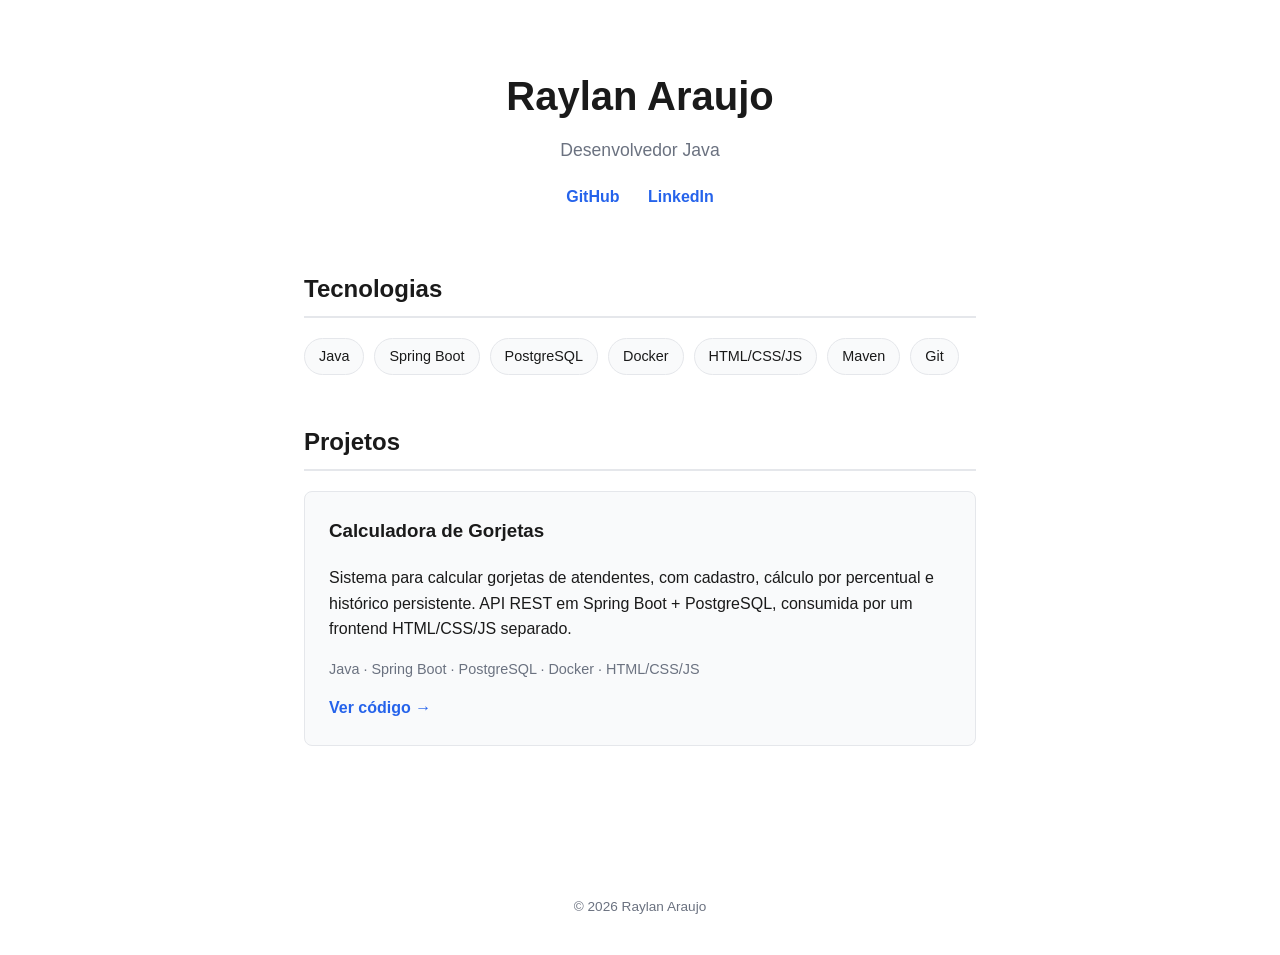
==== index.html @ 704777d3 "Adiciona site inicial do portfólio" ====
<!DOCTYPE html>
<html lang="pt-br">

<head>
    <meta charset="UTF-8">
    <meta name="viewport" content="width=device-width, initial-scale=1.0">
    <title>Raylan Araujo — Desenvolvedor Java</title>
    <link rel="stylesheet" href="style.css">
</head>

<body>
    <header class="hero">
        <h1>Raylan Araujo</h1>
        <p class="tagline">Desenvolvedor Java</p>
        <div class="links">
            <a href="https://github.com/DevRaylan" target="_blank" rel="noopener">GitHub</a>
            <a href="https://www.linkedin.com/in/raylanaraujo/" target="_blank" rel="noopener">LinkedIn</a>
        </div>
    </header>

    <main>
        <section id="skills">
            <h2>Tecnologias</h2>
            <ul class="skills-list">
                <li>Java</li>
                <li>Spring Boot</li>
                <li>PostgreSQL</li>
                <li>Docker</li>
                <li>HTML/CSS/JS</li>
                <li>Maven</li>
                <li>Git</li>
            </ul>
        </section>

        <section id="projects">
            <h2>Projetos</h2>
            <article class="project-card">
                <h3>Calculadora de Gorjetas</h3>
                <p>
                    Sistema para calcular gorjetas de atendentes, com cadastro,
                    cálculo por percentual e histórico persistente. API REST em
                    Spring Boot + PostgreSQL, consumida por um frontend HTML/CSS/JS
                    separado.
                </p>
                <p class="tech-stack">Java · Spring Boot · PostgreSQL · Docker · HTML/CSS/JS</p>
                <a href="https://github.com/DevRaylan/portfolio/tree/main/calculadora-gorjetas" target="_blank"
                    rel="noopener">
                    Ver código →
                </a>
            </article>
        </section>
    </main>

    <footer>
        <p>&copy; 2026 Raylan Araujo</p>
    </footer>
</body>

</html>
---- style.css ----
:root {
  --bg: #ffffff;
  --text: #1a1a1a;
  --muted: #6b7280;
  --accent: #2563eb;
  --border: #e5e7eb;
  --card-bg: #f9fafb;
}

* {
  box-sizing: border-box;
}

body {
  margin: 0;
  font-family: -apple-system, BlinkMacSystemFont, "Segoe UI", sans-serif;
  background: var(--bg);
  color: var(--text);
  line-height: 1.6;
}

.hero {
  text-align: center;
  padding: 64px 24px 40px;
}

.hero h1 {
  margin: 0 0 8px;
  font-size: 2.5rem;
}

.tagline {
  color: var(--muted);
  font-size: 1.1rem;
  margin: 0 0 20px;
}

.links a {
  color: var(--accent);
  text-decoration: none;
  margin: 0 12px;
  font-weight: 600;
}

.links a:hover {
  text-decoration: underline;
}

main {
  max-width: 720px;
  margin: 0 auto;
  padding: 0 24px 64px;
}

section {
  margin-bottom: 48px;
}

h2 {
  font-size: 1.5rem;
  border-bottom: 2px solid var(--border);
  padding-bottom: 8px;
}

.skills-list {
  list-style: none;
  display: flex;
  flex-wrap: wrap;
  gap: 10px;
  padding: 0;
  margin: 20px 0 0;
}

.skills-list li {
  background: var(--card-bg);
  border: 1px solid var(--border);
  padding: 6px 14px;
  border-radius: 20px;
  font-size: 0.9rem;
}

.project-card {
  background: var(--card-bg);
  border: 1px solid var(--border);
  border-radius: 8px;
  padding: 24px;
  margin-top: 20px;
}

.project-card h3 {
  margin-top: 0;
}

.tech-stack {
  color: var(--muted);
  font-size: 0.9rem;
}

.project-card a {
  color: var(--accent);
  text-decoration: none;
  font-weight: 600;
}

.project-card a:hover {
  text-decoration: underline;
}

footer {
  text-align: center;
  padding: 24px;
  color: var(--muted);
  font-size: 0.85rem;
}
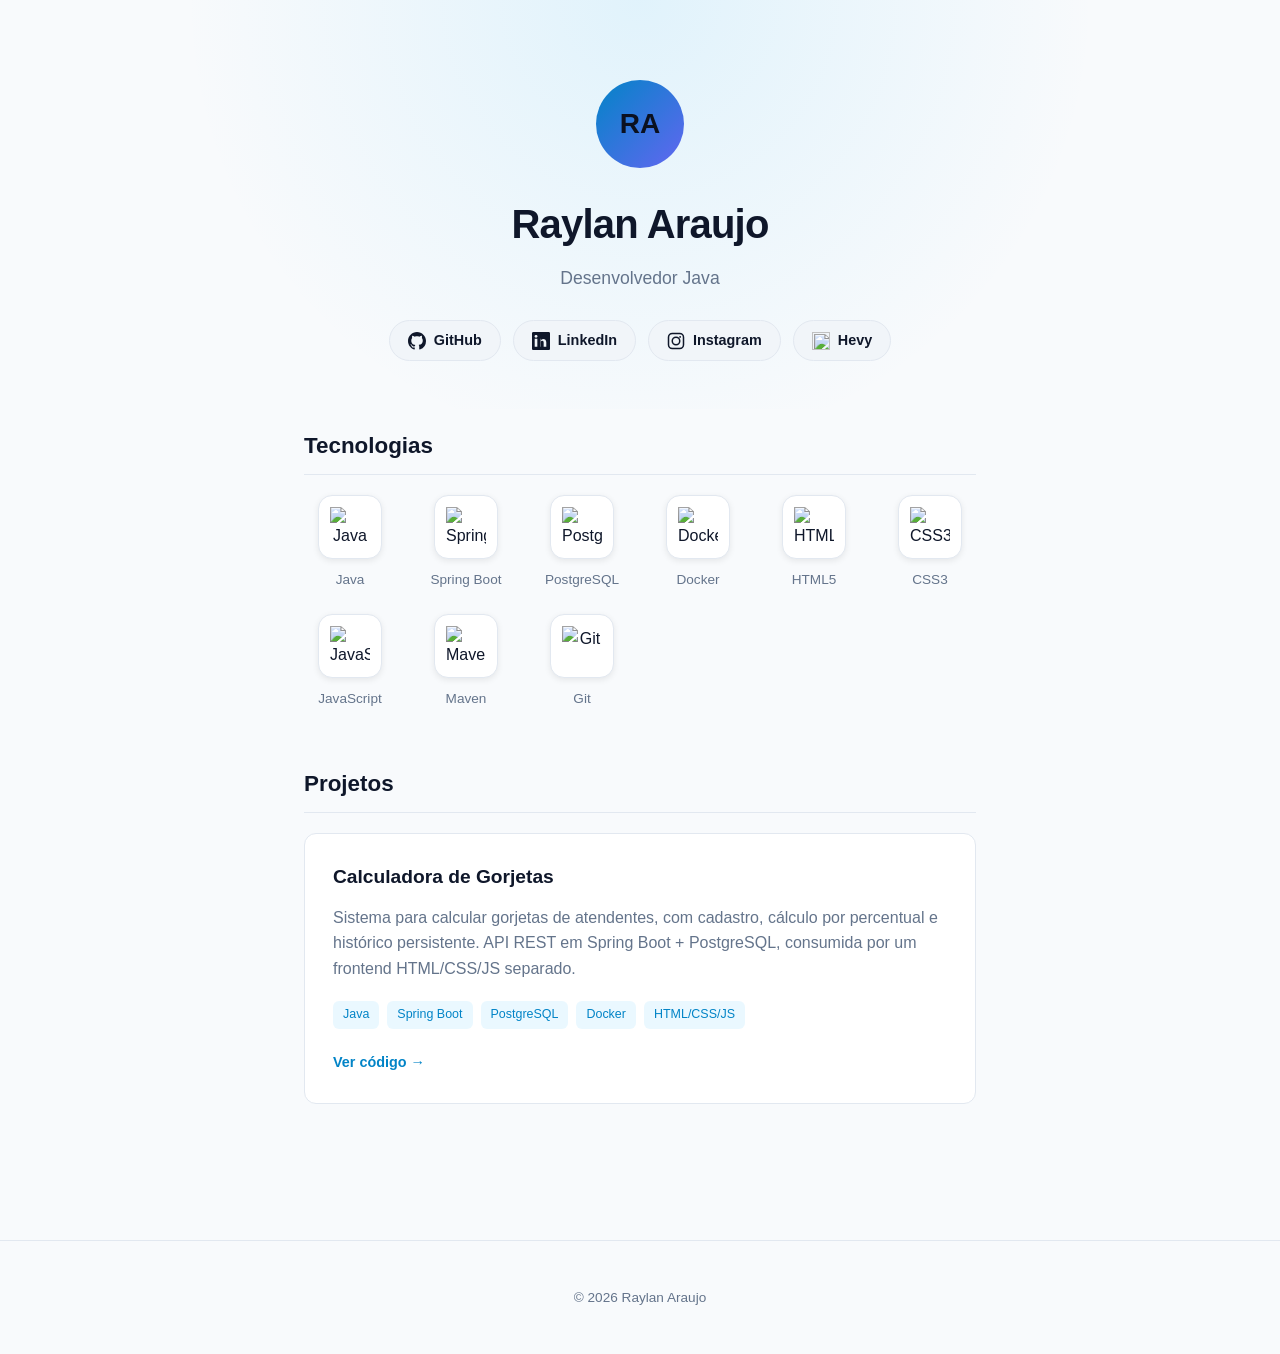
==== commit e8a64587: "Corrige centralização dos ícones e adiciona link da Hevy" ====
--- a/index.html
+++ b/index.html
@@ -10,25 +10,98 @@
 
 <body>
     <header class="hero">
+        <div class="avatar">RA</div>
         <h1>Raylan Araujo</h1>
         <p class="tagline">Desenvolvedor Java</p>
         <div class="links">
-            <a href="https://github.com/DevRaylan" target="_blank" rel="noopener">GitHub</a>
-            <a href="https://www.linkedin.com/in/raylanaraujo/" target="_blank" rel="noopener">LinkedIn</a>
+            <a href="https://github.com/DevRaylan" target="_blank" rel="noopener" class="link-pill">
+                <svg viewBox="0 0 16 16" width="18" height="18" fill="currentColor" aria-hidden="true">
+                    <path
+                        d="M8 0C3.58 0 0 3.58 0 8c0 3.54 2.29 6.53 5.47 7.59.4.07.55-.17.55-.38 0-.19-.01-.82-.01-1.49-2.01.37-2.53-.49-2.69-.94-.09-.23-.48-.94-.82-1.13-.28-.15-.68-.52-.01-.53.63-.01 1.08.58 1.23.82.72 1.21 1.87.87 2.33.66.07-.52.28-.87.51-1.07-1.78-.2-3.64-.89-3.64-3.95 0-.87.31-1.59.82-2.15-.08-.2-.36-1.02.08-2.12 0 0 .67-.21 2.2.82.64-.18 1.32-.27 2-.27.68 0 1.36.09 2 .27 1.53-1.04 2.2-.82 2.2-.82.44 1.1.16 1.92.08 2.12.51.56.82 1.27.82 2.15 0 3.07-1.87 3.75-3.65 3.95.29.25.54.73.54 1.48 0 1.07-.01 1.93-.01 2.2 0 .21.15.46.55.38A8.01 8.01 0 0 0 16 8c0-4.42-3.58-8-8-8Z" />
+                </svg>
+                GitHub
+            </a>
+            <a href="https://www.linkedin.com/in/raylanaraujo/" target="_blank" rel="noopener" class="link-pill">
+                <svg viewBox="0 0 16 16" width="18" height="18" fill="currentColor" aria-hidden="true">
+                    <path
+                        d="M0 1.15C0 .51.53 0 1.19 0h13.62C15.47 0 16 .51 16 1.15v13.7c0 .64-.53 1.15-1.19 1.15H1.19C.53 16 0 15.49 0 14.85V1.15ZM4.75 13.02V6.03H2.4v6.99h2.35Zm-1.17-7.94c.82 0 1.33-.55 1.33-1.23-.01-.7-.51-1.23-1.31-1.23-.8 0-1.33.53-1.33 1.23 0 .68.51 1.23 1.3 1.23h.01Zm4.28 7.94v-3.9c0-.21.02-.42.08-.57.17-.42.56-.86 1.22-.86.86 0 1.2.65 1.2 1.61v3.72h2.35V9.3c0-2.17-1.16-3.18-2.71-3.18-1.25 0-1.8.7-2.11 1.18h.02V6.03H7.6c.03.66 0 6.99 0 6.99h2.26Z" />
+                </svg>
+                LinkedIn
+            </a>
+            <a href="https://www.instagram.com/d.raylan" target="_blank" rel="noopener" class="link-pill">
+                <svg viewBox="0 0 24 24" width="18" height="18" fill="none" stroke="currentColor" stroke-width="2"
+                    aria-hidden="true">
+                    <rect x="2" y="2" width="20" height="20" rx="5" />
+                    <circle cx="12" cy="12" r="5" />
+                    <circle cx="17.5" cy="6.5" r="1.2" fill="currentColor" stroke="none" />
+                </svg>
+                Instagram
+            </a>
+            <a href="https://hevy.com/user/raylanaraujo" target="_blank" rel="noopener" class="link-pill">
+                <img src="https://cdn.simpleicons.org/hevy" alt="" width="18" height="18">
+                Hevy
+            </a>
         </div>
     </header>
 
     <main>
         <section id="skills">
             <h2>Tecnologias</h2>
-            <ul class="skills-list">
-                <li>Java</li>
-                <li>Spring Boot</li>
-                <li>PostgreSQL</li>
-                <li>Docker</li>
-                <li>HTML/CSS/JS</li>
-                <li>Maven</li>
-                <li>Git</li>
+            <ul class="skills-grid">
+                <li>
+                    <div class="icon-frame">
+                        <img src="https://cdn.jsdelivr.net/gh/devicons/devicon/icons/java/java-original.svg" alt="Java">
+                    </div>
+                    <span>Java</span>
+                </li>
+                <li>
+                    <div class="icon-frame">
+                        <img src="https://cdn.simpleicons.org/springboot" alt="Spring Boot">
+                    </div>
+                    <span>Spring Boot</span>
+                </li>
+                <li>
+                    <div class="icon-frame">
+                        <img src="https://cdn.simpleicons.org/postgresql" alt="PostgreSQL">
+                    </div>
+                    <span>PostgreSQL</span>
+                </li>
+                <li>
+                    <div class="icon-frame">
+                        <img src="https://cdn.simpleicons.org/docker" alt="Docker">
+                    </div>
+                    <span>Docker</span>
+                </li>
+                <li>
+                    <div class="icon-frame">
+                        <img src="https://cdn.simpleicons.org/html5" alt="HTML5">
+                    </div>
+                    <span>HTML5</span>
+                </li>
+                <li>
+                    <div class="icon-frame">
+                        <img src="https://cdn.simpleicons.org/css" alt="CSS3">
+                    </div>
+                    <span>CSS3</span>
+                </li>
+                <li>
+                    <div class="icon-frame">
+                        <img src="https://cdn.simpleicons.org/javascript" alt="JavaScript">
+                    </div>
+                    <span>JavaScript</span>
+                </li>
+                <li>
+                    <div class="icon-frame">
+                        <img src="https://cdn.simpleicons.org/apachemaven" alt="Maven">
+                    </div>
+                    <span>Maven</span>
+                </li>
+                <li>
+                    <div class="icon-frame">
+                        <img src="https://cdn.simpleicons.org/git" alt="Git">
+                    </div>
+                    <span>Git</span>
+                </li>
             </ul>
         </section>
 
@@ -42,9 +115,15 @@
                     Spring Boot + PostgreSQL, consumida por um frontend HTML/CSS/JS
                     separado.
                 </p>
-                <p class="tech-stack">Java · Spring Boot · PostgreSQL · Docker · HTML/CSS/JS</p>
-                <a href="https://github.com/DevRaylan/portfolio/tree/main/calculadora-gorjetas" target="_blank"
-                    rel="noopener">
+                <div class="tech-stack">
+                    <span>Java</span>
+                    <span>Spring Boot</span>
+                    <span>PostgreSQL</span>
+                    <span>Docker</span>
+                    <span>HTML/CSS/JS</span>
+                </div>
+                <a class="project-link" href="https://github.com/DevRaylan/portfolio/tree/main/calculadora-gorjetas"
+                    target="_blank" rel="noopener">
                     Ver código →
                 </a>
             </article>
--- a/style.css
+++ b/style.css
@@ -1,10 +1,25 @@
 :root {
-  --bg: #ffffff;
-  --text: #1a1a1a;
-  --muted: #6b7280;
-  --accent: #2563eb;
-  --border: #e5e7eb;
-  --card-bg: #f9fafb;
+  --bg: #f8fafc;
+  --bg-alt: #f1f5f9;
+  --text: #0f172a;
+  --muted: #64748b;
+  --accent: #0284c7;
+  --accent-2: #6366f1;
+  --border: #e2e8f0;
+  --card-bg: #ffffff;
+}
+
+@media (prefers-color-scheme: dark) {
+  :root {
+    --bg: #0b1120;
+    --bg-alt: #111827;
+    --text: #e2e8f0;
+    --muted: #94a3b8;
+    --accent: #38bdf8;
+    --accent-2: #818cf8;
+    --border: #1f2937;
+    --card-bg: #0f172a;
+  }
 }
 
 * {
@@ -17,98 +32,203 @@
   background: var(--bg);
   color: var(--text);
   line-height: 1.6;
+  transition: background 0.2s ease, color 0.2s ease;
 }
 
 .hero {
   text-align: center;
-  padding: 64px 24px 40px;
+  padding: 80px 24px 48px;
+  background: radial-gradient(circle at top, rgba(56, 189, 248, 0.12), transparent 60%);
+}
+
+.avatar {
+  width: 88px;
+  height: 88px;
+  margin: 0 auto 24px;
+  border-radius: 50%;
+  display: flex;
+  align-items: center;
+  justify-content: center;
+  font-size: 1.75rem;
+  font-weight: 700;
+  color: #0b1120;
+  background: linear-gradient(135deg, var(--accent), var(--accent-2));
 }
 
 .hero h1 {
   margin: 0 0 8px;
   font-size: 2.5rem;
+  letter-spacing: -0.02em;
 }
 
 .tagline {
   color: var(--muted);
   font-size: 1.1rem;
-  margin: 0 0 20px;
-}
-
-.links a {
-  color: var(--accent);
+  margin: 0 0 28px;
+}
+
+.links {
+  display: flex;
+  justify-content: center;
+  flex-wrap: wrap;
+  gap: 12px;
+}
+
+.link-pill {
+  display: inline-flex;
+  align-items: center;
+  gap: 8px;
+  color: var(--text);
   text-decoration: none;
-  margin: 0 12px;
   font-weight: 600;
-}
-
-.links a:hover {
-  text-decoration: underline;
+  font-size: 0.9rem;
+  padding: 8px 18px;
+  border-radius: 999px;
+  border: 1px solid var(--border);
+  background: var(--bg-alt);
+  transition: border-color 0.15s ease, transform 0.15s ease;
+}
+
+.link-pill:hover {
+  border-color: var(--accent);
+  transform: translateY(-1px);
 }
 
 main {
   max-width: 720px;
   margin: 0 auto;
-  padding: 0 24px 64px;
+  padding: 0 24px 80px;
 }
 
 section {
-  margin-bottom: 48px;
+  margin-bottom: 56px;
 }
 
 h2 {
-  font-size: 1.5rem;
-  border-bottom: 2px solid var(--border);
-  padding-bottom: 8px;
-}
-
-.skills-list {
+  font-size: 1.4rem;
+  margin-bottom: 20px;
+  padding-bottom: 10px;
+  border-bottom: 1px solid var(--border);
+}
+
+.skills-grid {
   list-style: none;
-  display: flex;
-  flex-wrap: wrap;
+  display: grid;
+  grid-template-columns: repeat(auto-fit, minmax(80px, 1fr));
+  gap: 24px;
+  padding: 0;
+  margin: 0;
+  text-align: center;
+}
+.skills-grid li {
+  display: flex;
+  flex-direction: column;
+  align-items: center;
   gap: 10px;
-  padding: 0;
-  margin: 20px 0 0;
-}
-
-.skills-list li {
+}
+.skills-grid img {
+  width: 40px;
+  height: 40px;
+}
+.icon-frame {
+  width: 64px;
+  height: 64px;
+  display: flex;
+  align-items: center;
+  justify-content: center;
   background: var(--card-bg);
   border: 1px solid var(--border);
-  padding: 6px 14px;
-  border-radius: 20px;
-  font-size: 0.9rem;
+  border-radius: 22%;
+  box-shadow: 0 2px 6px rgba(0, 0, 0, 0.08);
+  transition: box-shadow 0.15s ease;
+}
+
+.skills-grid li:hover .icon-frame {
+  box-shadow: 0 4px 12px rgba(0, 0, 0, 0.12);
+}
+
+.skills-grid img {
+  width: 34px;
+  height: 34px;
+}
+
+.skills-grid li:hover {
+  transform: translateY(-3px);
+}
+
+.skills-grid img {
+  width: 40px;
+  height: 40px;
+}
+
+.skills-grid span {
+  font-size: 0.85rem;
+  color: var(--muted);
 }
 
 .project-card {
   background: var(--card-bg);
   border: 1px solid var(--border);
-  border-radius: 8px;
-  padding: 24px;
-  margin-top: 20px;
+  border-radius: 12px;
+  padding: 28px;
+  transition: border-color 0.15s ease, transform 0.15s ease;
+}
+
+.project-card:hover {
+  border-color: var(--accent);
+  transform: translateY(-2px);
 }
 
 .project-card h3 {
-  margin-top: 0;
+  margin: 0 0 12px;
+  font-size: 1.2rem;
+}
+
+.project-card p {
+  color: var(--muted);
+  margin: 0 0 20px;
 }
 
 .tech-stack {
-  color: var(--muted);
-  font-size: 0.9rem;
-}
-
-.project-card a {
+  display: flex;
+  flex-wrap: wrap;
+  gap: 8px;
+  margin-bottom: 20px;
+}
+
+.tech-stack span {
+  font-size: 0.78rem;
+  color: var(--accent);
+  background: rgba(56, 189, 248, 0.1);
+  padding: 4px 10px;
+  border-radius: 6px;
+}
+
+.project-link {
   color: var(--accent);
   text-decoration: none;
   font-weight: 600;
-}
-
-.project-card a:hover {
+  font-size: 0.9rem;
+}
+
+.project-link:hover {
   text-decoration: underline;
 }
 
 footer {
   text-align: center;
-  padding: 24px;
+  padding: 32px 24px;
   color: var(--muted);
   font-size: 0.85rem;
+  border-top: 1px solid var(--border);
+}
+
+@media (max-width: 480px) {
+  .hero h1 {
+    font-size: 2rem;
+  }
+  .links {
+    flex-direction: column;
+    align-items: center;
+  }
 }
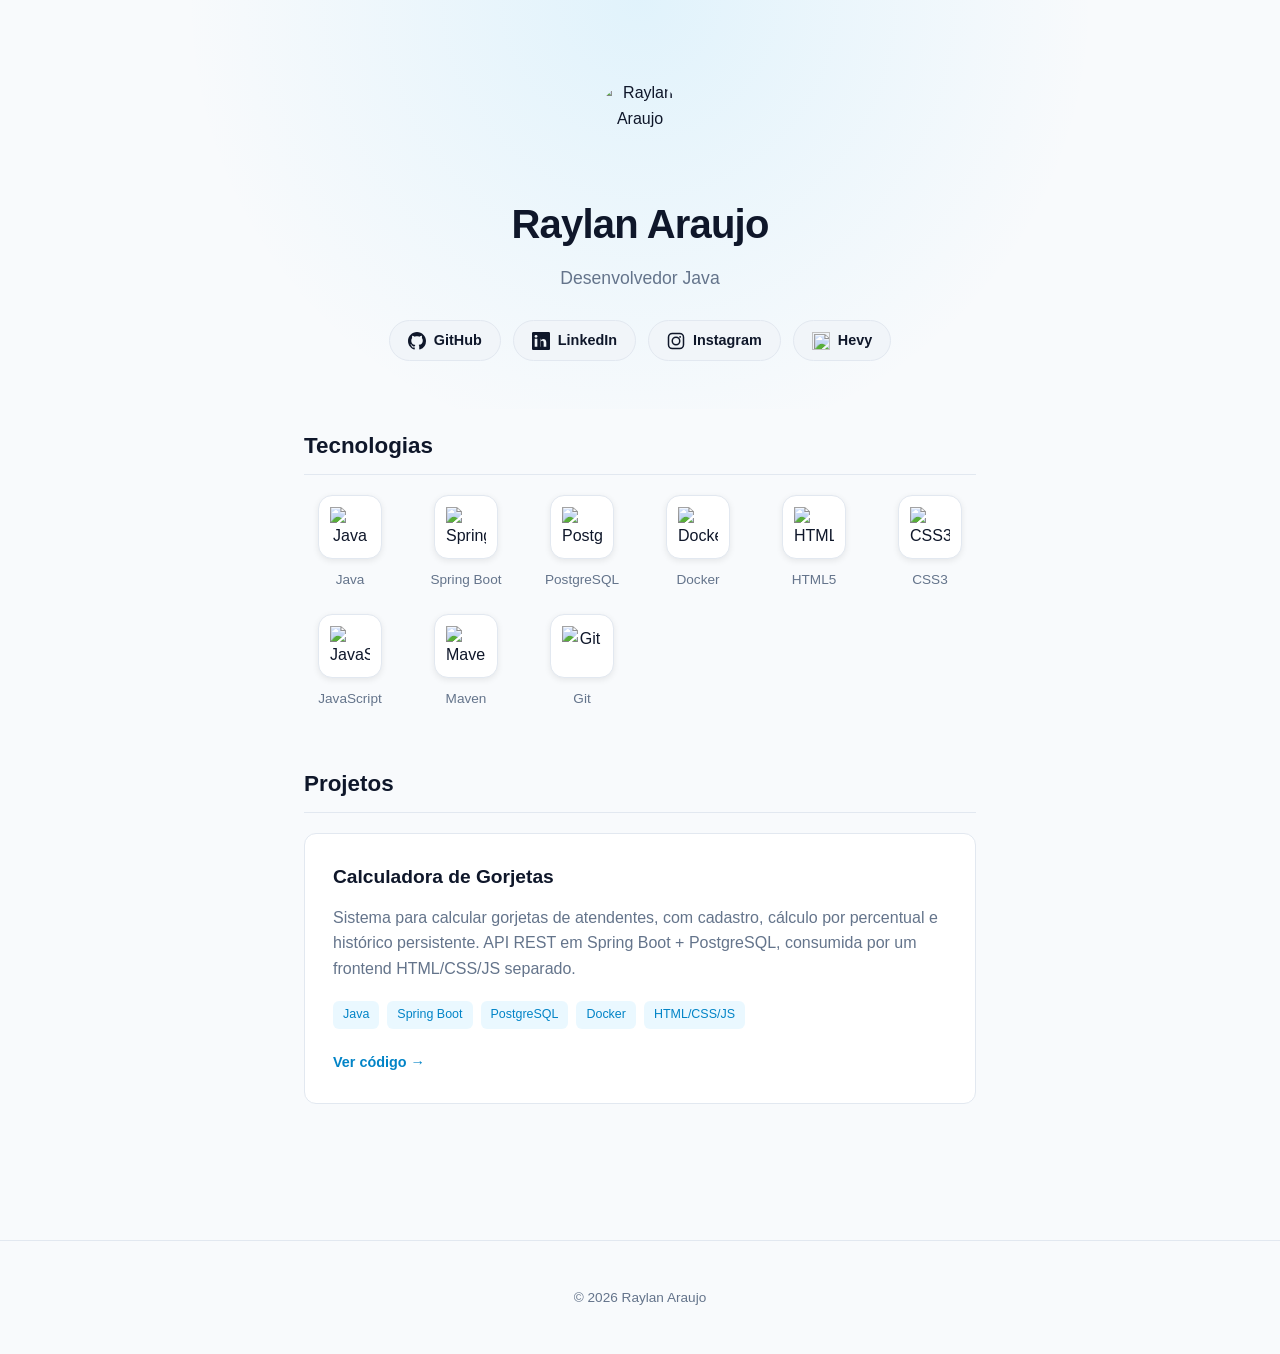
==== commit 498f82d0: "Usa a foto de perfil do GitHub como avatar" ====
--- a/index.html
+++ b/index.html
@@ -10,7 +10,7 @@
 
 <body>
     <header class="hero">
-        <div class="avatar">RA</div>
+        <img class="avatar" src="https://github.com/DevRaylan.png" alt="Raylan Araujo">
         <h1>Raylan Araujo</h1>
         <p class="tagline">Desenvolvedor Java</p>
         <div class="links">
--- a/style.css
+++ b/style.css
@@ -46,13 +46,8 @@
   height: 88px;
   margin: 0 auto 24px;
   border-radius: 50%;
-  display: flex;
-  align-items: center;
-  justify-content: center;
-  font-size: 1.75rem;
-  font-weight: 700;
-  color: #0b1120;
-  background: linear-gradient(135deg, var(--accent), var(--accent-2));
+  object-fit: cover;
+  display: block;
 }
 
 .hero h1 {
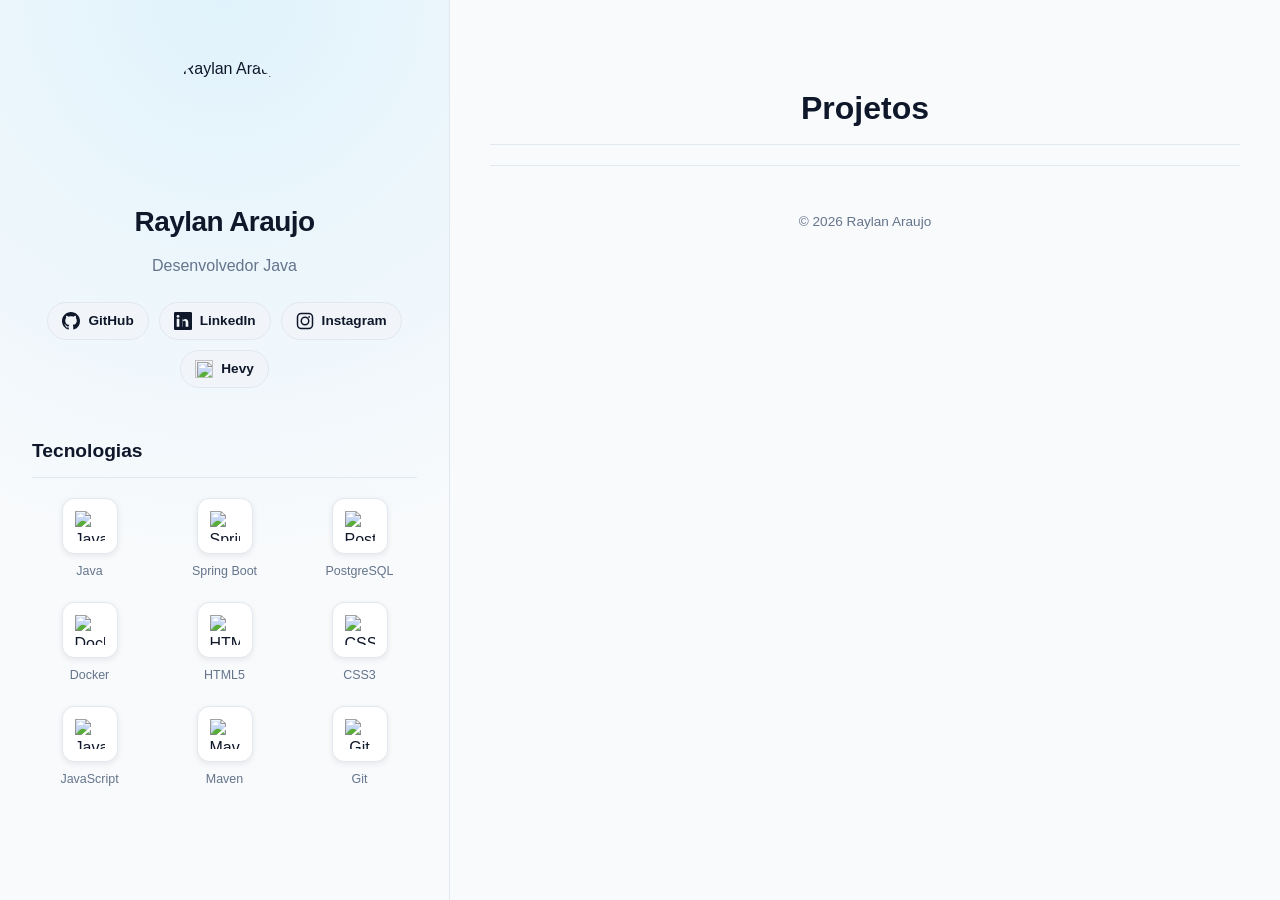
==== commit d1f86f06: "Redesenha portfólio em duas colunas, cards carregam do README com modal navegável, organiza CSS/JS e" ====
--- a/index.html
+++ b/index.html
@@ -5,134 +5,136 @@
     <meta charset="UTF-8">
     <meta name="viewport" content="width=device-width, initial-scale=1.0">
     <title>Raylan Araujo — Desenvolvedor Java</title>
-    <link rel="stylesheet" href="style.css">
+    <link rel="stylesheet" href="css/base.css">
+    <link rel="stylesheet" href="css/layout.css">
+    <link rel="stylesheet" href="css/profile.css">
+    <link rel="stylesheet" href="css/skills.css">
+    <link rel="stylesheet" href="css/projects.css">
+    <link rel="stylesheet" href="css/modal.css">
+    <link rel="stylesheet" href="css/animations.css">
+    <link rel="stylesheet" href="css/responsive.css">
+    <script src="https://cdn.jsdelivr.net/npm/marked/marked.min.js"></script>
 </head>
 
 <body>
-    <header class="hero">
-        <img class="avatar" src="https://github.com/DevRaylan.png" alt="Raylan Araujo">
-        <h1>Raylan Araujo</h1>
-        <p class="tagline">Desenvolvedor Java</p>
-        <div class="links">
-            <a href="https://github.com/DevRaylan" target="_blank" rel="noopener" class="link-pill">
-                <svg viewBox="0 0 16 16" width="18" height="18" fill="currentColor" aria-hidden="true">
-                    <path
-                        d="M8 0C3.58 0 0 3.58 0 8c0 3.54 2.29 6.53 5.47 7.59.4.07.55-.17.55-.38 0-.19-.01-.82-.01-1.49-2.01.37-2.53-.49-2.69-.94-.09-.23-.48-.94-.82-1.13-.28-.15-.68-.52-.01-.53.63-.01 1.08.58 1.23.82.72 1.21 1.87.87 2.33.66.07-.52.28-.87.51-1.07-1.78-.2-3.64-.89-3.64-3.95 0-.87.31-1.59.82-2.15-.08-.2-.36-1.02.08-2.12 0 0 .67-.21 2.2.82.64-.18 1.32-.27 2-.27.68 0 1.36.09 2 .27 1.53-1.04 2.2-.82 2.2-.82.44 1.1.16 1.92.08 2.12.51.56.82 1.27.82 2.15 0 3.07-1.87 3.75-3.65 3.95.29.25.54.73.54 1.48 0 1.07-.01 1.93-.01 2.2 0 .21.15.46.55.38A8.01 8.01 0 0 0 16 8c0-4.42-3.58-8-8-8Z" />
-                </svg>
-                GitHub
-            </a>
-            <a href="https://www.linkedin.com/in/raylanaraujo/" target="_blank" rel="noopener" class="link-pill">
-                <svg viewBox="0 0 16 16" width="18" height="18" fill="currentColor" aria-hidden="true">
-                    <path
-                        d="M0 1.15C0 .51.53 0 1.19 0h13.62C15.47 0 16 .51 16 1.15v13.7c0 .64-.53 1.15-1.19 1.15H1.19C.53 16 0 15.49 0 14.85V1.15ZM4.75 13.02V6.03H2.4v6.99h2.35Zm-1.17-7.94c.82 0 1.33-.55 1.33-1.23-.01-.7-.51-1.23-1.31-1.23-.8 0-1.33.53-1.33 1.23 0 .68.51 1.23 1.3 1.23h.01Zm4.28 7.94v-3.9c0-.21.02-.42.08-.57.17-.42.56-.86 1.22-.86.86 0 1.2.65 1.2 1.61v3.72h2.35V9.3c0-2.17-1.16-3.18-2.71-3.18-1.25 0-1.8.7-2.11 1.18h.02V6.03H7.6c.03.66 0 6.99 0 6.99h2.26Z" />
-                </svg>
-                LinkedIn
-            </a>
-            <a href="https://www.instagram.com/d.raylan" target="_blank" rel="noopener" class="link-pill">
-                <svg viewBox="0 0 24 24" width="18" height="18" fill="none" stroke="currentColor" stroke-width="2"
-                    aria-hidden="true">
-                    <rect x="2" y="2" width="20" height="20" rx="5" />
-                    <circle cx="12" cy="12" r="5" />
-                    <circle cx="17.5" cy="6.5" r="1.2" fill="currentColor" stroke="none" />
-                </svg>
-                Instagram
-            </a>
-            <a href="https://hevy.com/user/raylanaraujo" target="_blank" rel="noopener" class="link-pill">
-                <img src="https://cdn.simpleicons.org/hevy" alt="" width="18" height="18">
-                Hevy
-            </a>
+    <div class="layout">
+        <aside class="sidebar fade-in-up">
+            <img class="avatar" src="https://github.com/DevRaylan.png" alt="Raylan Araujo">
+            <h1>Raylan Araujo</h1>
+            <p class="tagline">Desenvolvedor Java</p>
+            <div class="links">
+                <a href="https://github.com/DevRaylan" target="_blank" rel="noopener" class="link-pill">
+                    <svg viewBox="0 0 16 16" width="18" height="18" fill="currentColor" aria-hidden="true">
+                        <path
+                            d="M8 0C3.58 0 0 3.58 0 8c0 3.54 2.29 6.53 5.47 7.59.4.07.55-.17.55-.38 0-.19-.01-.82-.01-1.49-2.01.37-2.53-.49-2.69-.94-.09-.23-.48-.94-.82-1.13-.28-.15-.68-.52-.01-.53.63-.01 1.08.58 1.23.82.72 1.21 1.87.87 2.33.66.07-.52.28-.87.51-1.07-1.78-.2-3.64-.89-3.64-3.95 0-.87.31-1.59.82-2.15-.08-.2-.36-1.02.08-2.12 0 0 .67-.21 2.2.82.64-.18 1.32-.27 2-.27.68 0 1.36.09 2 .27 1.53-1.04 2.2-.82 2.2-.82.44 1.1.16 1.92.08 2.12.51.56.82 1.27.82 2.15 0 3.07-1.87 3.75-3.65 3.95.29.25.54.73.54 1.48 0 1.07-.01 1.93-.01 2.2 0 .21.15.46.55.38A8.01 8.01 0 0 0 16 8c0-4.42-3.58-8-8-8Z" />
+                    </svg>
+                    GitHub
+                </a>
+                <a href="https://www.linkedin.com/in/raylanaraujo/" target="_blank" rel="noopener" class="link-pill">
+                    <svg viewBox="0 0 16 16" width="18" height="18" fill="currentColor" aria-hidden="true">
+                        <path
+                            d="M0 1.15C0 .51.53 0 1.19 0h13.62C15.47 0 16 .51 16 1.15v13.7c0 .64-.53 1.15-1.19 1.15H1.19C.53 16 0 15.49 0 14.85V1.15ZM4.75 13.02V6.03H2.4v6.99h2.35Zm-1.17-7.94c.82 0 1.33-.55 1.33-1.23-.01-.7-.51-1.23-1.31-1.23-.8 0-1.33.53-1.33 1.23 0 .68.51 1.23 1.3 1.23h.01Zm4.28 7.94v-3.9c0-.21.02-.42.08-.57.17-.42.56-.86 1.22-.86.86 0 1.2.65 1.2 1.61v3.72h2.35V9.3c0-2.17-1.16-3.18-2.71-3.18-1.25 0-1.8.7-2.11 1.18h.02V6.03H7.6c.03.66 0 6.99 0 6.99h2.26Z" />
+                    </svg>
+                    LinkedIn
+                </a>
+                <a href="https://www.instagram.com/d.raylan" target="_blank" rel="noopener" class="link-pill">
+                    <svg viewBox="0 0 24 24" width="18" height="18" fill="none" stroke="currentColor" stroke-width="2"
+                        aria-hidden="true">
+                        <rect x="2" y="2" width="20" height="20" rx="5" />
+                        <circle cx="12" cy="12" r="5" />
+                        <circle cx="17.5" cy="6.5" r="1.2" fill="currentColor" stroke="none" />
+                    </svg>
+                    Instagram
+                </a>
+                <a href="https://hevy.com/user/raylanaraujo" target="_blank" rel="noopener" class="link-pill">
+                    <img src="https://cdn.simpleicons.org/hevy" alt="" width="18" height="18">
+                    Hevy
+                </a>
+            </div>
+
+            <section id="skills">
+                <h2>Tecnologias</h2>
+                <ul class="skills-grid">
+                    <li>
+                        <div class="icon-frame">
+                            <img src="https://cdn.jsdelivr.net/gh/devicons/devicon/icons/java/java-original.svg"
+                                alt="Java">
+                        </div>
+                        <span>Java</span>
+                    </li>
+                    <li>
+                        <div class="icon-frame">
+                            <img src="https://cdn.simpleicons.org/springboot" alt="Spring Boot">
+                        </div>
+                        <span>Spring Boot</span>
+                    </li>
+                    <li>
+                        <div class="icon-frame">
+                            <img src="https://cdn.simpleicons.org/postgresql" alt="PostgreSQL">
+                        </div>
+                        <span>PostgreSQL</span>
+                    </li>
+                    <li>
+                        <div class="icon-frame">
+                            <img src="https://cdn.simpleicons.org/docker" alt="Docker">
+                        </div>
+                        <span>Docker</span>
+                    </li>
+                    <li>
+                        <div class="icon-frame">
+                            <img src="https://cdn.simpleicons.org/html5" alt="HTML5">
+                        </div>
+                        <span>HTML5</span>
+                    </li>
+                    <li>
+                        <div class="icon-frame">
+                            <img src="https://cdn.simpleicons.org/css" alt="CSS3">
+                        </div>
+                        <span>CSS3</span>
+                    </li>
+                    <li>
+                        <div class="icon-frame">
+                            <img src="https://cdn.simpleicons.org/javascript" alt="JavaScript">
+                        </div>
+                        <span>JavaScript</span>
+                    </li>
+                    <li>
+                        <div class="icon-frame">
+                            <img src="https://cdn.simpleicons.org/apachemaven" alt="Maven">
+                        </div>
+                        <span>Maven</span>
+                    </li>
+                    <li>
+                        <div class="icon-frame">
+                            <img src="https://cdn.simpleicons.org/git" alt="Git">
+                        </div>
+                        <span>Git</span>
+                    </li>
+                </ul>
+            </section>
+        </aside>
+
+        <main class="content">
+            <section id="projects" class="fade-in-up">
+                <h2>Projetos</h2>
+                <div id="projects-list"></div>
+            </section>
+
+            <footer>
+                <p>&copy; 2026 Raylan Araujo</p>
+            </footer>
+        </main>
+
+        <div id="modal-overlay" class="modal-overlay">
+            <div class="modal-box">
+                <button id="modal-close" class="modal-close" aria-label="Fechar">&times;</button>
+                <button id="modal-back" class="modal-back" type="button">← Voltar</button>
+                <div id="modal-content" class="modal-content"></div>
+            </div>
         </div>
-    </header>
+    </div>
 
-    <main>
-        <section id="skills">
-            <h2>Tecnologias</h2>
-            <ul class="skills-grid">
-                <li>
-                    <div class="icon-frame">
-                        <img src="https://cdn.jsdelivr.net/gh/devicons/devicon/icons/java/java-original.svg" alt="Java">
-                    </div>
-                    <span>Java</span>
-                </li>
-                <li>
-                    <div class="icon-frame">
-                        <img src="https://cdn.simpleicons.org/springboot" alt="Spring Boot">
-                    </div>
-                    <span>Spring Boot</span>
-                </li>
-                <li>
-                    <div class="icon-frame">
-                        <img src="https://cdn.simpleicons.org/postgresql" alt="PostgreSQL">
-                    </div>
-                    <span>PostgreSQL</span>
-                </li>
-                <li>
-                    <div class="icon-frame">
-                        <img src="https://cdn.simpleicons.org/docker" alt="Docker">
-                    </div>
-                    <span>Docker</span>
-                </li>
-                <li>
-                    <div class="icon-frame">
-                        <img src="https://cdn.simpleicons.org/html5" alt="HTML5">
-                    </div>
-                    <span>HTML5</span>
-                </li>
-                <li>
-                    <div class="icon-frame">
-                        <img src="https://cdn.simpleicons.org/css" alt="CSS3">
-                    </div>
-                    <span>CSS3</span>
-                </li>
-                <li>
-                    <div class="icon-frame">
-                        <img src="https://cdn.simpleicons.org/javascript" alt="JavaScript">
-                    </div>
-                    <span>JavaScript</span>
-                </li>
-                <li>
-                    <div class="icon-frame">
-                        <img src="https://cdn.simpleicons.org/apachemaven" alt="Maven">
-                    </div>
-                    <span>Maven</span>
-                </li>
-                <li>
-                    <div class="icon-frame">
-                        <img src="https://cdn.simpleicons.org/git" alt="Git">
-                    </div>
-                    <span>Git</span>
-                </li>
-            </ul>
-        </section>
-
-        <section id="projects">
-            <h2>Projetos</h2>
-            <article class="project-card">
-                <h3>Calculadora de Gorjetas</h3>
-                <p>
-                    Sistema para calcular gorjetas de atendentes, com cadastro,
-                    cálculo por percentual e histórico persistente. API REST em
-                    Spring Boot + PostgreSQL, consumida por um frontend HTML/CSS/JS
-                    separado.
-                </p>
-                <div class="tech-stack">
-                    <span>Java</span>
-                    <span>Spring Boot</span>
-                    <span>PostgreSQL</span>
-                    <span>Docker</span>
-                    <span>HTML/CSS/JS</span>
-                </div>
-                <a class="project-link" href="https://github.com/DevRaylan/portfolio/tree/main/calculadora-gorjetas"
-                    target="_blank" rel="noopener">
-                    Ver código →
-                </a>
-            </article>
-        </section>
-    </main>
-
-    <footer>
-        <p>&copy; 2026 Raylan Araujo</p>
-    </footer>
+    <script type="module" src="js/app.js"></script>
 </body>
 
 </html>
--- a/css/base.css
+++ b/css/base.css
@@ -0,0 +1,35 @@
+:root {
+  --bg: #f8fafc;
+  --bg-alt: #f1f5f9;
+  --text: #0f172a;
+  --muted: #64748b;
+  --accent: #0284c7;
+  --accent-2: #6366f1;
+  --border: #e2e8f0;
+  --card-bg: #ffffff;
+}
+
+@media (prefers-color-scheme: dark) {
+  :root {
+    --bg: #0b1120;
+    --bg-alt: #111827;
+    --text: #e2e8f0;
+    --muted: #94a3b8;
+    --accent: #38bdf8;
+    --accent-2: #818cf8;
+    --border: #1f2937;
+    --card-bg: #0f172a;
+  }
+}
+
+* {
+  box-sizing: border-box;
+}
+
+body {
+  margin: 0;
+  font-family: -apple-system, BlinkMacSystemFont, "Segoe UI", sans-serif;
+  background: var(--bg);
+  color: var(--text);
+  line-height: 1.6;
+}
--- a/css/layout.css
+++ b/css/layout.css
@@ -0,0 +1,23 @@
+.layout {
+  display: flex;
+  height: 100vh;
+  overflow: hidden;
+}
+
+.sidebar {
+  width: 450px;
+  flex-shrink: 0;
+  height: 100vh;
+  overflow-y: auto;
+  padding: 56px 32px;
+  text-align: center;
+  border-right: 1px solid var(--border);
+  background: radial-gradient(circle at top, rgba(56, 189, 248, 0.12), transparent 60%);
+}
+
+.content {
+  flex: 1;
+  height: 100vh;
+  overflow-y: auto;
+  padding: 56px 40px;
+}
--- a/css/profile.css
+++ b/css/profile.css
@@ -0,0 +1,48 @@
+.avatar {
+  width: 120px;
+  height: 120px;
+  margin: 0 auto 24px;
+  border-radius: 50%;
+  object-fit: cover;
+  display: block;
+}
+
+.sidebar h1 {
+  margin: 0 0 8px;
+  font-size: 1.75rem;
+  letter-spacing: -0.02em;
+}
+
+.tagline {
+  color: var(--muted);
+  font-size: 1rem;
+  margin: 0 0 24px;
+}
+
+.links {
+  display: flex;
+  justify-content: center;
+  flex-wrap: wrap;
+  gap: 10px;
+  margin-bottom: 48px;
+}
+
+.link-pill {
+  display: inline-flex;
+  align-items: center;
+  gap: 8px;
+  color: var(--text);
+  text-decoration: none;
+  font-weight: 600;
+  font-size: 0.85rem;
+  padding: 7px 14px;
+  border-radius: 999px;
+  border: 1px solid var(--border);
+  background: var(--bg-alt);
+  transition: border-color 0.15s ease, transform 0.15s ease;
+}
+
+.link-pill:hover {
+  border-color: var(--accent);
+  transform: translateY(-1px);
+}
--- a/css/skills.css
+++ b/css/skills.css
@@ -0,0 +1,58 @@
+#skills {
+  text-align: left;
+}
+
+#skills h2 {
+  font-size: 1.2rem;
+  margin-bottom: 20px;
+  padding-bottom: 10px;
+  border-bottom: 1px solid var(--border);
+}
+
+.skills-grid {
+  list-style: none;
+  display: grid;
+  grid-template-columns: repeat(3, 1fr);
+  gap: 20px;
+  padding: 0;
+  margin: 0;
+  text-align: center;
+}
+
+.skills-grid li {
+  display: flex;
+  flex-direction: column;
+  align-items: center;
+  gap: 8px;
+}
+
+.skills-grid li:hover {
+  transform: translateY(-3px);
+}
+
+.icon-frame {
+  width: 56px;
+  height: 56px;
+  display: flex;
+  align-items: center;
+  justify-content: center;
+  background: var(--card-bg);
+  border: 1px solid var(--border);
+  border-radius: 22%;
+  box-shadow: 0 2px 6px rgba(0, 0, 0, 0.08);
+  transition: box-shadow 0.15s ease;
+}
+
+.skills-grid li:hover .icon-frame {
+  box-shadow: 0 4px 12px rgba(0, 0, 0, 0.12);
+}
+
+.skills-grid img {
+  width: 30px;
+  height: 30px;
+}
+
+.skills-grid span {
+  font-size: 0.78rem;
+  color: var(--muted);
+}
--- a/css/projects.css
+++ b/css/projects.css
@@ -0,0 +1,91 @@
+#projects {
+  max-width: 800px;
+  margin: 0 auto;
+}
+
+#projects h2 {
+  font-size: 2.00rem;
+  text-align: center;
+  margin-bottom: 20px;
+  padding-bottom: 10px;
+  border-bottom: 1px solid var(--border);
+}
+
+.project-card {
+  background: var(--card-bg);
+  border: 1px solid var(--border);
+  border-radius: 12px;
+  padding: 28px;
+  margin-bottom: 24px;
+  transition: border-color 0.15s ease, transform 0.15s ease;
+}
+
+.project-card-top,
+.project-card-bottom {
+  cursor: pointer;
+}
+
+.project-card-top:focus,
+.project-card-bottom:focus {
+  outline: 2px solid var(--accent);
+  outline-offset: 2px;
+  border-radius: 4px;
+}
+
+.project-card:hover {
+  border-color: var(--accent);
+  transform: translateY(-2px);
+}
+
+.project-card h3 {
+  margin: 0 0 12px;
+  font-size: 1.2rem;
+}
+
+.project-card p {
+  color: var(--muted);
+  margin: 0 0 20px;
+}
+
+.tech-stack {
+  display: flex;
+  flex-wrap: wrap;
+  gap: 8px;
+  margin-bottom: 20px;
+}
+
+.tech-stack span {
+  font-size: 0.78rem;
+  color: var(--accent);
+  background: rgba(56, 189, 248, 0.1);
+  padding: 4px 10px;
+  border-radius: 6px;
+}
+
+.readme-link {
+  display: inline-block;
+  margin-top: 8px;
+  margin-left: 12px;
+  background: none;
+  border: none;
+  color: var(--accent);
+  font-weight: 600;
+  font-size: 0.9rem;
+  cursor: pointer;
+  padding: 0;
+  font-family: inherit;
+}
+
+.readme-link:hover {
+  text-decoration: underline;
+}
+
+footer {
+  text-align: center;
+  padding: 32px 0 0;
+  color: var(--muted);
+  font-size: 0.85rem;
+  border-top: 1px solid var(--border);
+  max-width: 800px;
+  margin: 0 auto;
+}
--- a/css/modal.css
+++ b/css/modal.css
@@ -0,0 +1,127 @@
+.modal-overlay {
+  position: fixed;
+  inset: 0;
+  background: rgba(0, 0, 0, 0.5);
+  display: flex;
+  align-items: center;
+  justify-content: center;
+  padding: 24px;
+  z-index: 100;
+  opacity: 0;
+  visibility: hidden;
+  transition: opacity 0.25s ease, visibility 0s linear 0.25s;
+}
+
+.modal-overlay.visible {
+  opacity: 1;
+  visibility: visible;
+  transition: opacity 0.25s ease, visibility 0s linear 0s;
+}
+
+.modal-box {
+  position: relative;
+  background: var(--card-bg);
+  border-radius: 12px;
+  max-width: 1200px;
+  width: 100%;
+  max-height: 85vh;
+  overflow-y: auto;
+  padding: 40px;
+  transform: scale(0.95) translateY(12px);
+  transition: transform 0.25s ease;
+}
+
+.modal-overlay.visible .modal-box {
+  transform: scale(1) translateY(0);
+}
+
+.modal-close {
+  position: sticky;
+  top: 0;
+  float: right;
+  background: var(--bg-alt);
+  border: 1px solid var(--border);
+  color: var(--text);
+  width: 32px;
+  height: 32px;
+  border-radius: 50%;
+  cursor: pointer;
+  font-size: 1.1rem;
+  line-height: 1;
+}
+
+.modal-back {
+  display: none;
+  align-items: center;
+  gap: 6px;
+  background: none;
+  border: none;
+  color: var(--accent);
+  font-weight: 600;
+  font-size: 0.9rem;
+  cursor: pointer;
+  padding: 0;
+  margin-bottom: 16px;
+  font-family: inherit;
+}
+
+.modal-back:hover {
+  text-decoration: underline;
+}
+
+.modal-content h1,
+.modal-content h2,
+.modal-content h3 {
+  margin-top: 24px;
+  margin-bottom: 12px;
+}
+
+.modal-content p {
+  color: var(--muted);
+  margin-bottom: 12px;
+}
+
+.modal-content table {
+  width: 100%;
+  border-collapse: collapse;
+  margin-bottom: 16px;
+}
+
+.modal-content th,
+.modal-content td {
+  border: 1px solid var(--border);
+  padding: 8px;
+  text-align: left;
+  font-size: 0.9rem;
+}
+
+.modal-content code {
+  background: var(--bg-alt);
+  padding: 2px 6px;
+  border-radius: 4px;
+  font-size: 0.85em;
+}
+
+.modal-content pre {
+  background: var(--bg-alt);
+  padding: 16px;
+  border-radius: 8px;
+  overflow-x: auto;
+}
+
+.modal-content pre code {
+  background: none;
+  padding: 0;
+}
+
+.modal-content a {
+  color: var(--accent);
+}
+#modal-content {
+  transition: opacity 0.2s ease, transform 0.2s ease;
+}
+
+#modal-content.fading {
+  opacity: 0;
+  transform: translateY(8px);
+}
--- a/css/animations.css
+++ b/css/animations.css
@@ -0,0 +1,14 @@
+@keyframes fadeInUp {
+  from {
+    opacity: 0;
+    transform: translateY(16px);
+  }
+  to {
+    opacity: 1;
+    transform: translateY(0);
+  }
+}
+
+.fade-in-up {
+  animation: fadeInUp 0.5s ease both;
+}
--- a/css/responsive.css
+++ b/css/responsive.css
@@ -0,0 +1,24 @@
+@media (max-width: 860px) {
+  .layout {
+    display: block;
+    height: auto;
+    overflow: visible;
+  }
+
+  .sidebar {
+    width: auto;
+    height: auto;
+    overflow: visible;
+    border-right: none;
+    border-bottom: 1px solid var(--border);
+  }
+
+  .content {
+    height: auto;
+    overflow: visible;
+  }
+
+  .skills-grid {
+    grid-template-columns: repeat(auto-fit, minmax(70px, 1fr));
+  }
+}
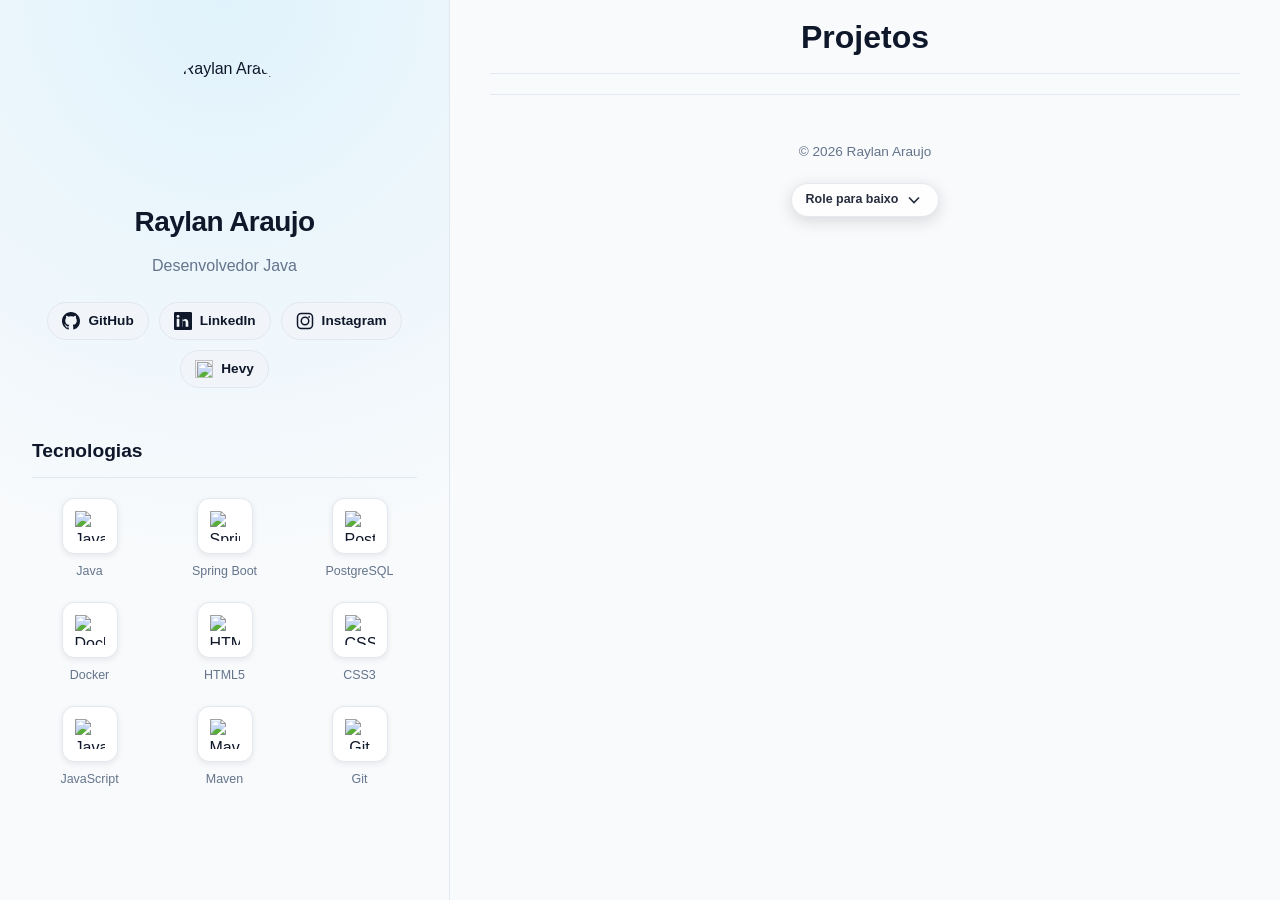
==== commit 4fe93b22: "Adiciona screenshots aos cards, grid 2 colunas, indicador de scroll e ajustes de layout" ====
--- a/index.html
+++ b/index.html
@@ -123,6 +123,13 @@
             <footer>
                 <p>&copy; 2026 Raylan Araujo</p>
             </footer>
+                        <div class="scroll-hint" id="scrollHint" aria-hidden="true">
+                <span>Role para baixo</span>
+                <svg viewBox="0 0 24 24" width="20" height="20" fill="none" stroke="currentColor" stroke-width="2">
+                    <path d="M6 9l6 6 6-6" />
+                </svg>
+            </div>
+
         </main>
 
         <div id="modal-overlay" class="modal-overlay">
--- a/css/layout.css
+++ b/css/layout.css
@@ -8,7 +8,7 @@
   width: 450px;
   flex-shrink: 0;
   height: 100vh;
-  overflow-y: auto;
+  overflow-y: hidden;
   padding: 56px 32px;
   text-align: center;
   border-right: 1px solid var(--border);
@@ -19,5 +19,55 @@
   flex: 1;
   height: 100vh;
   overflow-y: auto;
-  padding: 56px 40px;
+  padding: 12px 40px 56px;
+}
+
+.scroll-hint {
+  position: sticky;
+  bottom: 16px;
+  display: flex;
+  align-items: center;
+  justify-content: center;
+  gap: 6px;
+  width: fit-content;
+  margin: 20px auto 0;
+  padding: 6px 14px;
+  color: var(--text);
+  font-size: 0.78rem;
+  font-weight: 600;
+  background: var(--card-bg);
+  border: 1px solid var(--border);
+  border-radius: 999px;
+  box-shadow: 0 4px 16px rgba(0, 0, 0, 0.15);
+  opacity: 0.9;
+  transition: opacity 0.25s ease, transform 0.25s ease, box-shadow 0.25s ease;
+  pointer-events: none;
+}
+
+@keyframes bounce-down {
+  0%, 100% { transform: translateY(0); }
+  50% { transform: translateY(6px); }
+}
+
+.content::-webkit-scrollbar {
+  width: 8px;
+}
+
+.content::-webkit-scrollbar-thumb {
+  background: transparent;
+  border-radius: 4px;
+  transition: background 0.3s ease;
+}
+
+.content.is-scrolling::-webkit-scrollbar-thumb {
+  background: var(--border);
+}
+
+.content {
+  scrollbar-width: thin;
+  scrollbar-color: transparent transparent;
+}
+
+.content.is-scrolling {
+  scrollbar-color: var(--border) transparent;
 }
--- a/css/projects.css
+++ b/css/projects.css
@@ -1,9 +1,10 @@
 #projects {
-  max-width: 800px;
+  max-width: 900px;
   margin: 0 auto;
 }
 
 #projects h2 {
+  margin: 0;
   font-size: 2.00rem;
   text-align: center;
   margin-bottom: 20px;
@@ -11,13 +12,29 @@
   border-bottom: 1px solid var(--border);
 }
 
+#projects-list {
+  display: grid;
+  grid-template-columns: repeat(auto-fit, minmax(320px, 1fr));
+  gap: 24px;
+}
+
 .project-card {
   background: var(--card-bg);
   border: 1px solid var(--border);
   border-radius: 12px;
   padding: 28px;
-  margin-bottom: 24px;
   transition: border-color 0.15s ease, transform 0.15s ease;
+  overflow: hidden;
+}
+
+.project-card-img {
+  display: block;
+  width: calc(100% + 56px);
+  height: auto;
+  margin: -28px -28px 20px;
+  border-top-left-radius: 12px;
+  border-top-right-radius: 12px;
+  border-bottom: 1px solid var(--border);
 }
 
 .project-card-top,
